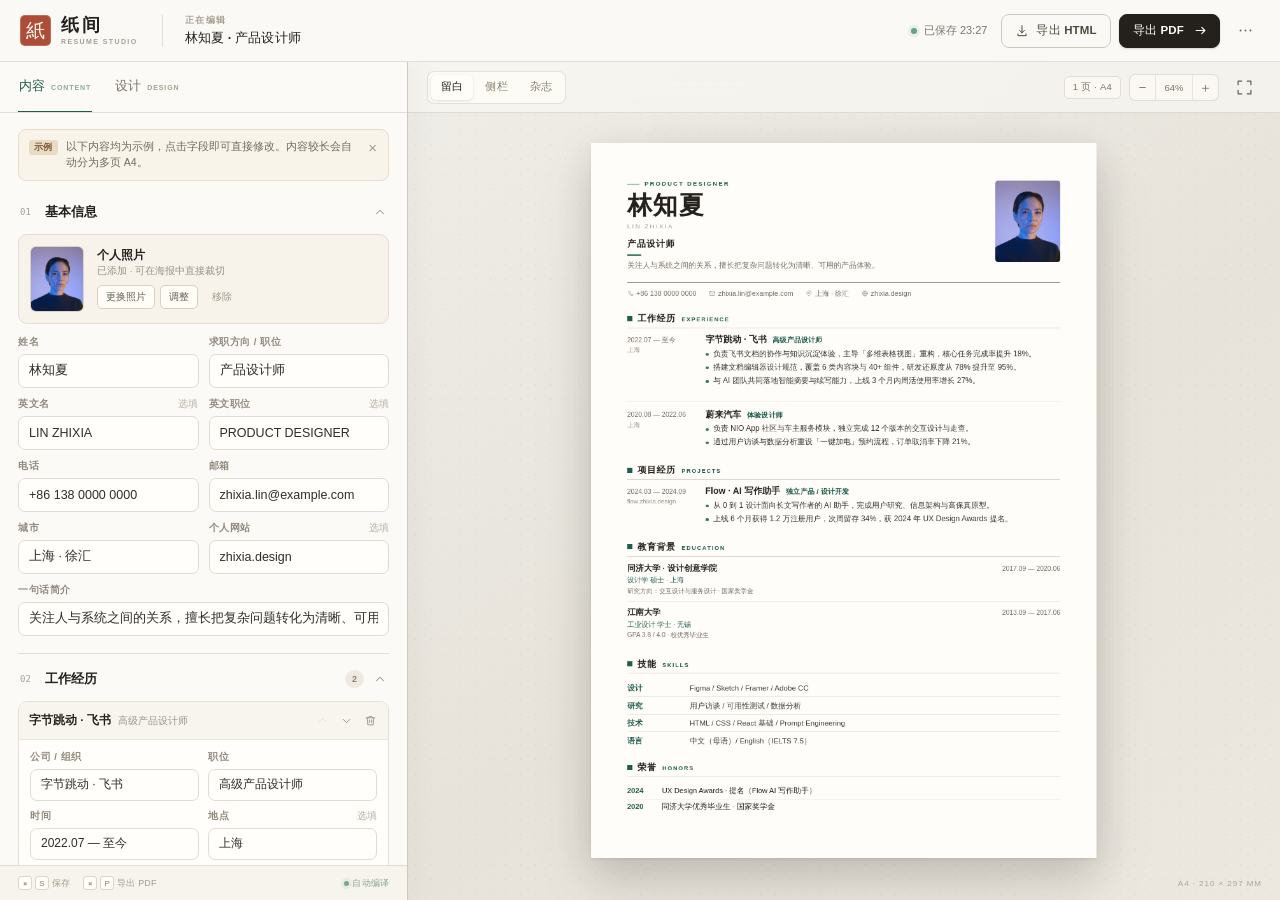
==== index.html @ 5440465d "feat: add multi-page HTML/PDF resume editor" ====
<!doctype html>
<html lang="zh-CN">
<head>
  <meta charset="utf-8">
  <meta name="viewport" content="width=device-width, initial-scale=1">
  <meta name="color-scheme" content="light">
  <title>纸间 · 简历工作台</title>
  <meta name="description" content="像编辑文档一样编辑简历，实时预览，导出 HTML 或 A4 PDF。">
  <link rel="icon" href="assets/favicon.svg" type="image/svg+xml">
  <link rel="stylesheet" href="assets/app.css?v=20261112-mp">

  <!-- The resume styles are kept inline so “导出 HTML” can produce a fully
       standalone document without fetching any external files. -->
  <style id="resume-styles">
    /* ============================================================
       Resume / paper
       ============================================================ */
    .paper {
      --accent: #205c4c;
      --accent-soft: rgba(32, 92, 76, .1);
      --accent-deep: #163f34;
      --on-accent: #ffffff;
      --ink: #24211d;
      --muted: #777066;
      --faint: #9a9388;
      --line: #ddd7cc;
      --paper: #fffdf9;
      --sans: "PingFang SC", "Hiragino Sans GB", "Microsoft YaHei", "Noto Sans CJK SC", -apple-system, sans-serif;
      --serif: "Songti SC", "STSong", "Noto Serif CJK SC", "Source Han Serif SC", Georgia, serif;
      --font-body: var(--sans);
      --font-display: var(--serif);
      --type-scale: 1;
      --lh: 1.55;
      --lh-scale: 1;
      --margin: 15mm;
      width: 210mm;
      min-height: 297mm;
      margin: 0;
      padding: var(--margin);
      box-sizing: border-box;
      position: relative;
      background: var(--paper);
      color: var(--ink);
      font-family: var(--font-body);
      font-size: calc(10.2pt * var(--type-scale));
      line-height: var(--lh);
      text-rendering: optimizeLegibility;
      -webkit-font-smoothing: antialiased;
      -webkit-print-color-adjust: exact;
      print-color-adjust: exact;
      overflow: visible;
    }
    .paper * { box-sizing: border-box; }
    .paper p, .paper h1, .paper h2, .paper h3, .paper ul, .paper li { margin: 0; padding: 0; }
    .paper ul { list-style: none; }
    .paper a { color: inherit; text-decoration: none; }
    .paper.font-sans { --font-body: var(--sans); --font-display: var(--sans); }
    .paper.font-serif { --font-body: var(--serif); --font-display: var(--serif); }
    .paper.font-mix { --font-body: var(--sans); --font-display: var(--serif); }
    .paper.tpl-sidebar { padding: 0; display: grid; grid-template-columns: 62mm 1fr; align-content: stretch; }
    .paper.tpl-sidebar.font-serif { --font-body: var(--sans); --font-display: var(--serif); }

    .rs-icon {
      width: 8.5pt;
      height: 8.5pt;
      display: inline-block;
      vertical-align: -1.1pt;
      margin-right: 1.2mm;
      flex: 0 0 auto;
      stroke: currentColor;
      fill: none;
      stroke-width: 1.8;
      stroke-linecap: round;
      stroke-linejoin: round;
      opacity: .72;
    }

    /* ---------- shared section furniture ---------- */
    .rs-section { margin-top: 5.2mm; }
    .rs-section:first-child { margin-top: 0; }
    .rs-head {
      display: flex;
      align-items: baseline;
      gap: 2.4mm;
      padding-bottom: 1.5mm;
      border-bottom: .45pt solid var(--line);
      margin-bottom: 2.5mm;
    }
    .rs-head h2 {
      font-family: var(--font-body);
      font-size: calc(10.8pt * var(--type-scale));
      line-height: calc(1.2 * var(--lh-scale));
      font-weight: 650;
      letter-spacing: .085em;
      white-space: nowrap;
    }
    .rs-head h2::before {
      content: "";
      display: inline-block;
      width: 2.1mm;
      height: 2.1mm;
      margin-right: 2.1mm;
      background: var(--accent);
      vertical-align: .15mm;
    }
    .rs-head .en {
      font-family: var(--sans);
      font-size: calc(6.8pt * var(--type-scale));
      font-weight: 600;
      letter-spacing: .19em;
      color: var(--accent);
      text-transform: uppercase;
      white-space: nowrap;
    }
    .rs-head .rule { flex: 1; height: 0; }
    .paper.no-bilingual .rs-head .en { display: none; }

    .rs-entry { padding: 0 0 2.8mm; }
    .rs-entry:last-child { padding-bottom: .8mm; }
    .rs-entry + .rs-entry { margin-top: 2.8mm; border-top: .35pt solid color-mix(in srgb, var(--line) 62%, white); padding-top: 2.8mm; }
    .rs-entry-grid { display: grid; grid-template-columns: 28mm 1fr; gap: 4.5mm; }
    .rs-when {
      font-size: calc(7.9pt * var(--type-scale));
      color: var(--muted);
      line-height: calc(1.5 * var(--lh-scale));
      font-variant-numeric: tabular-nums;
      padding-top: .35mm;
    }
    .rs-when .place { display: block; color: var(--faint); font-size: calc(7.4pt * var(--type-scale)); margin-top: .2mm; }
    .rs-entry-top { display: flex; align-items: baseline; flex-wrap: wrap; gap: 1.5mm 2.4mm; margin-bottom: .7mm; }
    .rs-entry-top h3 {
      font-size: calc(10.3pt * var(--type-scale));
      font-weight: 650;
      letter-spacing: .01em;
      line-height: calc(1.35 * var(--lh-scale));
    }
    .rs-entry-top .at {
      font-size: calc(8.6pt * var(--type-scale));
      color: var(--accent);
      font-weight: 600;
      letter-spacing: .015em;
    }
    .rs-entry-sub { font-size: calc(8.2pt * var(--type-scale)); color: var(--muted); line-height: calc(1.45 * var(--lh-scale)); }
    .rs-link { color: var(--accent); font-size: calc(7.6pt * var(--type-scale)); letter-spacing: .02em; }

    .rs-bullets { margin-top: 1.35mm; }
    .rs-bullets li {
      position: relative;
      padding-left: 3.2mm;
      margin: .55mm 0;
      font-size: calc(9.1pt * var(--type-scale));
      line-height: calc(1.57 * var(--lh-scale));
      color: #38342e;
      text-align: justify;
    }
    .rs-bullets li::before {
      content: "";
      position: absolute;
      left: .2mm;
      top: .68em;
      width: 1.15mm;
      height: 1.15mm;
      border-radius: 50%;
      background: var(--accent);
      opacity: .88;
    }

    .rs-skill-row {
      display: grid;
      grid-template-columns: 23mm 1fr;
      gap: 3mm;
      padding: 1.2mm 0;
      border-bottom: .3pt solid color-mix(in srgb, var(--line) 55%, white);
      font-size: calc(8.7pt * var(--type-scale));
      line-height: calc(1.5 * var(--lh-scale));
    }
    .rs-skill-row:last-child { border-bottom: 0; }
    .rs-skill-label { color: var(--accent); font-weight: 650; letter-spacing: .04em; }
    .rs-skill-items { color: #403b34; }

    .rs-honor {
      display: grid;
      grid-template-columns: 12mm 1fr;
      gap: 2.5mm;
      padding: .95mm 0;
      font-size: calc(8.65pt * var(--type-scale));
      line-height: calc(1.45 * var(--lh-scale));
      border-bottom: .3pt solid color-mix(in srgb, var(--line) 55%, white);
    }
    .rs-honor:last-child { border-bottom: 0; }
    .rs-honor .year { color: var(--accent); font-weight: 650; font-variant-numeric: tabular-nums; }

    .rs-edu { padding: 0 0 2.1mm; }
    .rs-edu + .rs-edu { border-top: .3pt solid color-mix(in srgb, var(--line) 60%, white); padding-top: 2.1mm; }
    .rs-edu-top { display: flex; align-items: baseline; justify-content: space-between; gap: 3mm; }
    .rs-edu-top h3 { font-size: calc(9.8pt * var(--type-scale)); font-weight: 650; line-height: calc(1.4 * var(--lh-scale)); }
    .rs-edu-top .period { font-size: calc(7.8pt * var(--type-scale)); color: var(--muted); white-space: nowrap; font-variant-numeric: tabular-nums; }
    .rs-edu-degree { font-size: calc(8.4pt * var(--type-scale)); color: var(--accent); margin-top: .2mm; }
    .rs-edu-detail { font-size: calc(7.7pt * var(--type-scale)); color: var(--muted); margin-top: .35mm; line-height: calc(1.45 * var(--lh-scale)); }

    /* ============================================================
       01 / Minimal
       ============================================================ */
    .tpl-minimal { padding: var(--margin); }
    .tpl-minimal .masthead {
      display: grid;
      grid-template-columns: 1fr auto;
      gap: 9mm;
      align-items: start;
      padding-bottom: 4.2mm;
      border-bottom: 1.25pt solid var(--ink);
    }
    .tpl-minimal .kicker {
      display: flex;
      align-items: center;
      gap: 2.2mm;
      margin-bottom: 2mm;
      font-family: var(--sans);
      font-size: calc(7.2pt * var(--type-scale));
      font-weight: 650;
      letter-spacing: .22em;
      color: var(--accent);
      text-transform: uppercase;
    }
    .tpl-minimal .kicker::before { content: ""; width: 5mm; height: .9pt; background: var(--accent); }
    .tpl-minimal h1 {
      font-family: var(--font-display);
      font-size: calc(29pt * var(--type-scale));
      line-height: calc(1.03 * var(--lh-scale));
      font-weight: 600;
      letter-spacing: .045em;
      color: var(--ink);
    }
    .tpl-minimal .name-en {
      margin-top: 1.3mm;
      font-family: var(--sans);
      font-size: calc(7.1pt * var(--type-scale));
      letter-spacing: .27em;
      color: var(--faint);
      text-transform: uppercase;
    }
    .tpl-minimal .role {
      display: inline-block;
      margin-top: 2.6mm;
      font-size: calc(10.3pt * var(--type-scale));
      font-weight: 600;
      letter-spacing: .08em;
      color: var(--ink);
    }
    .tpl-minimal .role::after {
      content: "";
      display: block;
      width: 6mm;
      height: 1.3pt;
      background: var(--accent);
      margin-top: 1.4mm;
    }
    .tpl-minimal .tagline {
      max-width: 126mm;
      margin-top: 2mm;
      font-size: calc(8.65pt * var(--type-scale));
      line-height: calc(1.55 * var(--lh-scale));
      color: var(--muted);
      text-align: justify;
    }
    .tpl-minimal .photo {
      width: 27mm;
      height: 34mm;
      border-radius: 1.2mm;
      overflow: hidden;
      background: var(--accent-soft);
      margin-top: .5mm;
    }
    .tpl-minimal .photo img { width: 100%; height: 100%; object-fit: cover; display: block; }
    .tpl-minimal .contact {
      display: flex;
      flex-wrap: wrap;
      gap: 1.8mm 5.2mm;
      padding: 2.4mm 0 .5mm;
      font-size: calc(8.05pt * var(--type-scale));
      color: var(--muted);
      letter-spacing: .01em;
    }
    .tpl-minimal .contact span { white-space: nowrap; }
    .tpl-minimal .contact .rs-icon { width: 8pt; height: 8pt; margin-right: 1mm; }
    .tpl-minimal .rs-section { margin-top: 5.5mm; }
    .tpl-minimal .rs-head h2 { font-size: calc(10.4pt * var(--type-scale)); }

    /* ============================================================
       02 / Sidebar
       ============================================================ */
    .tpl-sidebar .side {
      background: var(--accent);
      color: var(--on-accent);
      padding: 13mm 9mm 12mm;
      min-height: 297mm;
      display: flex;
      flex-direction: column;
      -webkit-print-color-adjust: exact;
      print-color-adjust: exact;
    }
    .tpl-sidebar .side-photo {
      width: 39mm;
      height: 47mm;
      border-radius: 1.4mm;
      overflow: hidden;
      margin: 0 auto 7mm;
      background: color-mix(in srgb, var(--accent) 74%, black);
      box-shadow: 0 0 0 .8mm color-mix(in srgb, var(--on-accent) 22%, transparent);
    }
    .tpl-sidebar .side-photo img { width: 100%; height: 100%; object-fit: cover; display: block; }
    .tpl-sidebar .side-name {
      font-family: var(--font-display);
      font-size: calc(22.5pt * var(--type-scale));
      line-height: calc(1.1 * var(--lh-scale));
      font-weight: 600;
      letter-spacing: .08em;
      text-align: center;
      color: var(--on-accent);
    }
    .tpl-sidebar .side-name-en {
      margin-top: 1.5mm;
      text-align: center;
      font-family: var(--sans);
      font-size: calc(6.5pt * var(--type-scale));
      letter-spacing: .26em;
      color: color-mix(in srgb, var(--on-accent) 66%, transparent);
      text-transform: uppercase;
    }
    .tpl-sidebar .side-role {
      margin: 2.5mm auto 6mm;
      padding-top: 2.4mm;
      border-top: .5pt solid color-mix(in srgb, var(--on-accent) 30%, transparent);
      font-size: calc(8.3pt * var(--type-scale));
      letter-spacing: .13em;
      text-align: center;
      color: color-mix(in srgb, var(--on-accent) 86%, transparent);
    }
    .tpl-sidebar .side-tagline {
      margin-bottom: 6mm;
      font-size: calc(8pt * var(--type-scale));
      line-height: calc(1.6 * var(--lh-scale));
      color: color-mix(in srgb, var(--on-accent) 74%, transparent);
      text-align: left;
    }
    .tpl-sidebar .side-contact { display: flex; flex-direction: column; gap: 2.3mm; margin-bottom: 8mm; }
    .tpl-sidebar .side-contact div {
      display: flex;
      align-items: flex-start;
      gap: 1.5mm;
      font-size: calc(7.65pt * var(--type-scale));
      line-height: calc(1.4 * var(--lh-scale));
      color: color-mix(in srgb, var(--on-accent) 88%, transparent);
      word-break: break-word;
    }
    .tpl-sidebar .side-contact .rs-icon { width: 8pt; height: 8pt; margin: .2mm 0 0; opacity: .6; }
    .tpl-sidebar .side-section { margin-top: 7.2mm; }
    .tpl-sidebar .side-head {
      display: flex;
      align-items: baseline;
      gap: 1.6mm;
      padding-bottom: 1.4mm;
      border-bottom: .45pt solid color-mix(in srgb, var(--on-accent) 26%, transparent);
      margin-bottom: 2.4mm;
    }
    .tpl-sidebar .side-head h2 {
      font-size: calc(9.2pt * var(--type-scale));
      font-weight: 650;
      letter-spacing: .1em;
      color: var(--on-accent);
      white-space: nowrap;
    }
    .tpl-sidebar .side-head .en {
      font-family: var(--sans);
      font-size: calc(6pt * var(--type-scale));
      letter-spacing: .16em;
      color: color-mix(in srgb, var(--on-accent) 55%, transparent);
      white-space: nowrap;
    }
    .paper.tpl-sidebar.no-bilingual .side-head .en { display: none; }
    .tpl-sidebar .side-skill { margin-bottom: 2.2mm; }
    .tpl-sidebar .side-skill b {
      display: block;
      margin-bottom: .55mm;
      font-size: calc(7.45pt * var(--type-scale));
      font-weight: 650;
      letter-spacing: .04em;
      color: color-mix(in srgb, var(--on-accent) 82%, transparent);
    }
    .tpl-sidebar .side-skill p {
      font-size: calc(7.55pt * var(--type-scale));
      line-height: calc(1.5 * var(--lh-scale));
      color: color-mix(in srgb, var(--on-accent) 92%, transparent);
    }
    .tpl-sidebar .side-edu { margin-bottom: 2.6mm; }
    .tpl-sidebar .side-edu h3 { font-size: calc(8.2pt * var(--type-scale)); font-weight: 650; line-height: calc(1.4 * var(--lh-scale)); color: var(--on-accent); }
    .tpl-sidebar .side-edu p { font-size: calc(7.3pt * var(--type-scale)); line-height: calc(1.45 * var(--lh-scale)); color: color-mix(in srgb, var(--on-accent) 72%, transparent); }
    .tpl-sidebar .side-edu .when { font-size: calc(6.9pt * var(--type-scale)); letter-spacing: .03em; color: color-mix(in srgb, var(--on-accent) 58%, transparent); }

    .tpl-sidebar .main {
      padding: 14mm 13mm 12mm 11.5mm;
      min-width: 0;
      min-height: 297mm;
      display: flex;
      flex-direction: column;
    }
    .tpl-sidebar .main-intro {
      padding-bottom: 5mm;
      margin-bottom: 6.4mm;
      border-bottom: .45pt solid var(--line);
    }
    .tpl-sidebar .main-kicker {
      display: flex;
      align-items: center;
      gap: 2mm;
      margin-bottom: 2.2mm;
      font-family: var(--sans);
      font-size: calc(6.6pt * var(--type-scale));
      font-weight: 600;
      letter-spacing: .22em;
      color: var(--accent);
      text-transform: uppercase;
    }
    .tpl-sidebar .main-kicker::after { content: ""; flex: 1; height: .4pt; background: var(--line); }
    .tpl-sidebar .main-intro p {
      font-family: var(--font-display);
      font-size: calc(14.2pt * var(--type-scale));
      line-height: calc(1.6 * var(--lh-scale));
      color: #35312b;
      letter-spacing: .015em;
    }
    .tpl-sidebar .rs-section { margin-top: 6.8mm; }
    .tpl-sidebar .rs-head h2 { font-size: calc(10.2pt * var(--type-scale)); }
    .tpl-sidebar .rs-head { margin-bottom: 3mm; }
    .tpl-sidebar .rs-entry-grid { grid-template-columns: 23mm 1fr; gap: 4mm; }
    .tpl-sidebar .rs-bullets li { font-size: calc(9.05pt * var(--type-scale)); line-height: calc(1.64 * var(--lh-scale)); }
    .tpl-sidebar .rs-entry { padding-bottom: 3.2mm; }
    .tpl-sidebar .rs-entry + .rs-entry { margin-top: 3.2mm; padding-top: 3.2mm; }
    .tpl-sidebar .rs-footer {
      margin-top: auto;
      padding-top: 4mm;
      border-top: .45pt solid var(--line);
      display: flex;
      align-items: baseline;
      justify-content: space-between;
      gap: 4mm;
      font-family: var(--sans);
      font-size: calc(6.3pt * var(--type-scale));
      letter-spacing: .16em;
      color: var(--faint);
      text-transform: uppercase;
    }
    .tpl-sidebar .side-foot {
      margin-top: auto;
      padding-top: 4mm;
      border-top: .45pt solid color-mix(in srgb, var(--on-accent) 24%, transparent);
      display: flex;
      align-items: baseline;
      justify-content: space-between;
      gap: 3mm;
      font-family: var(--sans);
      font-size: calc(6pt * var(--type-scale));
      letter-spacing: .12em;
      color: color-mix(in srgb, var(--on-accent) 55%, transparent);
    }

    /* ============================================================
       03 / Editorial
       ============================================================ */
    .tpl-editorial {
      padding: calc(var(--margin) - 1mm) var(--margin) var(--margin);
      background:
        linear-gradient(180deg, color-mix(in srgb, var(--accent) 3.2%, var(--paper)) 0, var(--paper) 48mm);
      display: flex;
      flex-direction: column;
    }
    .tpl-editorial .masthead {
      display: grid;
      grid-template-columns: 43mm 1fr 25mm;
      gap: 7mm;
      align-items: center;
      padding: 1mm 0 5.5mm;
      border-bottom: 1.3pt solid var(--ink);
    }
    .tpl-editorial .masthead.no-photo { grid-template-columns: 43mm 1fr; }
    .tpl-editorial .masthead.no-contact { grid-template-columns: 1fr 25mm; }
    .tpl-editorial .masthead.no-photo.no-contact { grid-template-columns: 1fr; }
    .tpl-editorial .contact-col {
      display: flex;
      flex-direction: column;
      gap: 1.9mm;
      font-size: calc(7.45pt * var(--type-scale));
      line-height: calc(1.4 * var(--lh-scale));
      color: var(--muted);
      border-left: .5pt solid var(--accent);
      padding-left: 3.5mm;
      word-break: break-word;
    }
    .tpl-editorial .contact-col div { display: flex; align-items: flex-start; gap: 1.4mm; }
    .tpl-editorial .contact-col .rs-icon { width: 7.6pt; height: 7.6pt; margin-top: .2mm; opacity: .6; }
    .tpl-editorial .title-col { text-align: center; min-width: 0; }
    .tpl-editorial .cv-kicker {
      display: block;
      margin-bottom: 2.6mm;
      font-family: var(--sans);
      font-size: calc(6.7pt * var(--type-scale));
      font-weight: 600;
      letter-spacing: .3em;
      color: var(--accent);
      text-transform: uppercase;
    }
    .tpl-editorial h1 {
      font-family: var(--font-display);
      font-size: calc(31pt * var(--type-scale));
      line-height: calc(1 * var(--lh-scale));
      font-weight: 500;
      letter-spacing: .13em;
      color: var(--ink);
    }
    .tpl-editorial .role-line {
      display: flex;
      align-items: center;
      justify-content: center;
      gap: 2.5mm;
      margin-top: 2.5mm;
      font-size: calc(8.6pt * var(--type-scale));
      letter-spacing: .1em;
      color: var(--accent);
    }
    .tpl-editorial .role-line::before,
    .tpl-editorial .role-line::after {
      content: "";
      width: 7mm;
      height: .5pt;
      background: color-mix(in srgb, var(--accent) 45%, white);
    }
    .tpl-editorial .tagline {
      max-width: 108mm;
      margin: 2.4mm auto 0;
      font-size: calc(8.25pt * var(--type-scale));
      line-height: calc(1.55 * var(--lh-scale));
      color: var(--muted);
      text-align: center;
    }
    .tpl-editorial .photo {
      width: 25mm;
      height: 31mm;
      position: relative;
      margin-left: auto;
      z-index: 0;
    }
    .tpl-editorial .photo::before {
      content: "";
      position: absolute;
      inset: 2.2mm -2.2mm -2.2mm 2.2mm;
      background: var(--accent-soft);
      border: .4pt solid color-mix(in srgb, var(--accent) 25%, white);
      z-index: -1;
    }
    .tpl-editorial .photo img {
      width: 100%;
      height: 100%;
      object-fit: cover;
      display: block;
      filter: saturate(.92);
      border: .35pt solid var(--line);
    }
    .tpl-editorial .body-grid {
      flex: 1;
      display: grid;
      grid-template-columns: 1.62fr .88fr;
      gap: 10mm;
      padding-top: 6.4mm;
    }
    .tpl-editorial .col-main { min-width: 0; }
    .tpl-editorial .col-side {
      min-width: 0;
      padding-left: 6.5mm;
      border-left: .45pt solid var(--line);
    }
    .tpl-editorial .rs-section { margin-top: 7mm; }
    .tpl-editorial .rs-section:first-child { margin-top: 0; }
    .tpl-editorial .rs-head {
      border-bottom: .6pt solid var(--ink);
      padding-bottom: 1.7mm;
      margin-bottom: 2.7mm;
    }
    .tpl-editorial .rs-head h2 {
      font-family: var(--font-display);
      font-size: calc(12.4pt * var(--type-scale));
      font-weight: 600;
      letter-spacing: .08em;
    }
    .tpl-editorial .rs-head h2::before {
      width: 1.4mm;
      height: 1.4mm;
      margin-right: 1.8mm;
      background: var(--accent);
    }
    .tpl-editorial .rs-head .en { font-size: calc(6.4pt * var(--type-scale)); letter-spacing: .16em; }
    .tpl-editorial .rs-entry-grid { grid-template-columns: 1fr; gap: 0; }
    .tpl-editorial .rs-when {
      order: 2;
      margin-top: .5mm;
      font-family: var(--sans);
      font-size: calc(7.2pt * var(--type-scale));
      letter-spacing: .04em;
      color: var(--faint);
    }
    .tpl-editorial .rs-when .place { display: inline; margin-left: 2mm; }
    .tpl-editorial .rs-entry-top { margin-bottom: .5mm; }
    .tpl-editorial .rs-entry-top h3 { font-family: var(--font-display); font-size: calc(11pt * var(--type-scale)); font-weight: 600; }
    .tpl-editorial .rs-entry-top .at { font-size: calc(8.4pt * var(--type-scale)); }
    .tpl-editorial .rs-entry + .rs-entry { margin-top: 3mm; padding-top: 3mm; }
    .tpl-editorial .rs-bullets li { font-size: calc(8.6pt * var(--type-scale)); line-height: calc(1.62 * var(--lh-scale)); }
    .tpl-editorial .col-side .rs-bullets li { font-size: calc(8.1pt * var(--type-scale)); }
    .tpl-editorial .rs-skill-row { grid-template-columns: 1fr; gap: .2mm; padding: 1.3mm 0; font-size: calc(8.3pt * var(--type-scale)); }
    .tpl-editorial .rs-skill-label { font-family: var(--font-display); font-size: calc(9.2pt * var(--type-scale)); letter-spacing: .04em; }
    .tpl-editorial .rs-skill-items { font-size: calc(8.05pt * var(--type-scale)); color: var(--muted); }
    .tpl-editorial .rs-honor { grid-template-columns: 10mm 1fr; font-size: calc(8.05pt * var(--type-scale)); }
    .tpl-editorial .rs-edu { padding-bottom: 2.3mm; }
    .tpl-editorial .rs-edu-top { display: block; }
    .tpl-editorial .rs-edu-top h3 { font-family: var(--font-display); font-size: calc(9.6pt * var(--type-scale)); }
    .tpl-editorial .rs-edu-top .period { display: block; margin-top: .2mm; }
    .tpl-editorial .rs-edu + .rs-edu { padding-top: 2.3mm; }
    .tpl-editorial .ed-footer {
      margin-top: auto;
      padding-top: 4.5mm;
      border-top: .45pt solid var(--line);
      display: flex;
      align-items: baseline;
      justify-content: space-between;
      gap: 5mm;
      font-family: var(--sans);
      font-size: calc(6.3pt * var(--type-scale));
      letter-spacing: .15em;
      color: var(--faint);
      text-transform: uppercase;
    }

    /* ============================================================
       Multi-page flow
       ============================================================ */
    .paper.page {
      height: 297mm;
      min-height: 297mm;
      max-height: 297mm;
      overflow: hidden;
    }
    .paper.page .page-flow {
      flex: 1 1 auto;
      min-height: 0;
      overflow: hidden;
      position: relative;
    }
    .paper.page .page-flow > .rs-section:first-child { margin-top: 0; }
    .rs-head h2 .rs-cont {
      font-family: var(--sans);
      font-size: .54em;
      font-weight: 500;
      letter-spacing: .08em;
      color: var(--faint);
      margin-left: 1.2mm;
      vertical-align: .12em;
    }

    /* ---------- running header / page footer (single-column) ---------- */
    .tpl-minimal.page { display: flex; flex-direction: column; }
    .running-head {
      display: flex;
      align-items: flex-end;
      justify-content: space-between;
      gap: 6mm;
      padding-bottom: 2.4mm;
      border-bottom: .8pt solid var(--ink);
      margin-bottom: 4.8mm;
    }
    .running-id { display: flex; align-items: baseline; gap: 2.6mm; min-width: 0; }
    .running-name {
      font-family: var(--font-display);
      font-size: calc(15pt * var(--type-scale));
      font-weight: 600;
      line-height: 1;
      letter-spacing: .06em;
      white-space: nowrap;
    }
    .running-role {
      font-size: calc(7.4pt * var(--type-scale));
      color: var(--accent);
      letter-spacing: .08em;
      white-space: nowrap;
    }
    .running-contact {
      font-size: calc(6.8pt * var(--type-scale));
      color: var(--faint);
      letter-spacing: .02em;
      text-align: right;
      line-height: 1.5;
      min-width: 0;
    }
    .page-foot {
      margin-top: 3mm;
      padding-top: 2.2mm;
      border-top: .35pt solid var(--line);
      display: flex;
      align-items: baseline;
      justify-content: space-between;
      gap: 4mm;
      font-family: var(--sans);
      font-size: calc(6.1pt * var(--type-scale));
      letter-spacing: .14em;
      color: var(--faint);
      text-transform: uppercase;
    }

    /* ---------- sidebar continuation page ---------- */
    .tpl-sidebar.page .main {
      height: 297mm;
      min-height: 297mm;
      display: flex;
      flex-direction: column;
    }
    .tpl-sidebar.page .page-flow { flex: 1 1 auto; min-height: 0; }
    .tpl-sidebar.page .main-intro + .page-flow > .rs-section:first-child { margin-top: 6.8mm; }
    .tpl-sidebar .side.compact {
      padding: 15mm 9mm 12mm;
      justify-content: flex-start;
    }
    .tpl-sidebar .side.compact .side-photo {
      width: 30mm;
      height: 36mm;
      margin-bottom: 6mm;
    }
    .tpl-sidebar .side.compact .side-name { font-size: calc(17.5pt * var(--type-scale)); }
    .tpl-sidebar .side.compact .side-role { margin-bottom: 8mm; }
    .tpl-sidebar .side.compact .side-contact { margin-bottom: 9mm; }
    .tpl-sidebar .side-cont {
      margin-top: auto;
      padding-top: 4mm;
      border-top: .45pt solid color-mix(in srgb, var(--on-accent) 24%, transparent);
      display: flex;
      justify-content: space-between;
      gap: 3mm;
      font-family: var(--sans);
      font-size: calc(5.9pt * var(--type-scale));
      letter-spacing: .14em;
      text-transform: uppercase;
      color: color-mix(in srgb, var(--on-accent) 54%, transparent);
    }

    /* ---------- editorial continuation page ---------- */
    .tpl-editorial.page { height: 297mm; display: flex; flex-direction: column; }
    .tpl-editorial.page .body-grid { flex: 1 1 auto; min-height: 0; }
    .tpl-editorial.page .col-main { display: flex; flex-direction: column; min-height: 0; }
    .tpl-editorial.page .page-flow { flex: 1 1 auto; min-height: 0; }
    .tpl-editorial .body-grid.continuation {
      grid-template-columns: 1fr;
      padding-top: 5mm;
    }
    .ed-running {
      display: flex;
      align-items: flex-end;
      justify-content: space-between;
      gap: 8mm;
      padding-bottom: 3mm;
      border-bottom: 1pt solid var(--ink);
      margin-bottom: 1mm;
    }
    .ed-running .run-title {
      display: flex;
      align-items: baseline;
      gap: 3mm;
    }
    .ed-running h2 {
      font-family: var(--font-display);
      font-size: calc(19pt * var(--type-scale));
      font-weight: 500;
      line-height: 1;
      letter-spacing: .1em;
    }
    .ed-running .run-role {
      font-size: calc(7.2pt * var(--type-scale));
      letter-spacing: .1em;
      color: var(--accent);
    }
    .ed-running .run-meta {
      text-align: right;
      font-family: var(--sans);
      font-size: calc(6.2pt * var(--type-scale));
      line-height: 1.55;
      letter-spacing: .1em;
      color: var(--faint);
      text-transform: uppercase;
    }

    /* ---------- page labels ---------- */
    .page-label { white-space: nowrap; font-variant-numeric: tabular-nums; }

    @media print {
      .paper.page { break-inside: avoid; page-break-inside: avoid; }
    }

    @page { size: A4; margin: 0; }
    @media print {
      .paper { box-shadow: none !important; margin: 0 !important; }
    }
  </style>
</head>
<body>
  <div class="app" id="app">
    <header class="topbar">
      <a class="brand" href="./" aria-label="纸间首页">
        <span class="brand-seal">紙</span>
        <span class="brand-copy">
          <strong>纸间</strong>
          <small>RESUME STUDIO</small>
        </span>
      </a>

      <div class="doc-meta">
        <span class="doc-eyebrow">正在编辑</span>
        <strong id="docTitle">林知夏 · 产品设计师</strong>
      </div>

      <div class="top-actions">
        <span class="save-state" id="saveState"><i></i><span>已保存</span></span>
        <button class="btn btn-ghost" id="exportHtmlBtn" type="button">
          <svg viewBox="0 0 24 24" aria-hidden="true"><path d="M12 3v12m0 0 4-4m-4 4-4-4M5 17v3h14v-3"/></svg>
          导出 HTML
        </button>
        <button class="btn btn-primary" id="exportPdfBtn" type="button">
          导出 PDF
          <svg viewBox="0 0 24 24" aria-hidden="true"><path d="M5 12h14m0 0-5-5m5 5-5 5"/></svg>
        </button>
        <div class="more-wrap">
          <button class="icon-btn" id="moreBtn" type="button" aria-label="更多操作" aria-haspopup="menu" aria-expanded="false">
            <svg viewBox="0 0 24 24" aria-hidden="true"><circle cx="5" cy="12" r="1.3"/><circle cx="12" cy="12" r="1.3"/><circle cx="19" cy="12" r="1.3"/></svg>
          </button>
          <div class="menu" id="moreMenu" role="menu" hidden>
            <button type="button" role="menuitem" data-menu-action="export-json">
              <span>导出 JSON 源文件</span><small>备份 / 迁移</small>
            </button>
            <button type="button" role="menuitem" data-menu-action="import-json">
              <span>导入 JSON</span><small>恢复之前的备份</small>
            </button>
            <div class="menu-sep"></div>
            <button type="button" role="menuitem" data-menu-action="reset">
              <span>恢复示例简历</span><small>重新体验完整版式</small>
            </button>
            <button type="button" role="menuitem" data-menu-action="multipage">
              <span>载入多页示例</span><small>查看两页自动分页</small>
            </button>
            <button type="button" role="menuitem" class="is-danger" data-menu-action="clear">
              <span>清空内容</span><small>保留当前版式设置</small>
            </button>
          </div>
        </div>
      </div>
    </header>

    <main class="workspace">
      <aside class="editor-pane" id="editorPane">
        <div class="editor-head">
          <div class="editor-tabs" role="tablist" aria-label="编辑面板">
            <button class="editor-tab is-active" type="button" role="tab" aria-selected="true" data-tab="content">内容 <span>Content</span></button>
            <button class="editor-tab" type="button" role="tab" aria-selected="false" data-tab="design">设计 <span>Design</span></button>
          </div>
          <button class="mobile-preview-btn" id="mobilePreviewBtn" type="button">预览</button>
        </div>

        <div class="editor-scroll" id="editorScroll">
          <div class="demo-note" id="demoNote">
            <span class="demo-badge">示例</span>
            <p>以下内容均为示例，点击字段即可直接修改。内容较长会自动分为多页 A4。</p>
            <button type="button" data-action="dismiss-note" aria-label="关闭提示">×</button>
          </div>

          <div class="editor-panel" id="contentPanel" role="tabpanel"></div>

          <div class="editor-panel" id="designPanel" role="tabpanel" hidden>
            <div class="design-block">
              <div class="design-title"><h3>模板</h3><span>Template</span></div>
              <div class="template-grid">
                <button class="template-card is-active" type="button" data-template="minimal" aria-pressed="true">
                  <span class="tpl-thumb thumb-minimal" aria-hidden="true">
                    <i class="tt-name"></i><i class="tt-photo"></i><i class="tt-line l1"></i><i class="tt-line l2"></i><i class="tt-line l3"></i><i class="tt-line l4"></i>
                  </span>
                  <span class="tpl-label">留白<em>Minimal</em></span>
                </button>
                <button class="template-card" type="button" data-template="sidebar" aria-pressed="false">
                  <span class="tpl-thumb thumb-sidebar" aria-hidden="true">
                    <i class="tt-side"></i><i class="tt-photo"></i><i class="tt-line l1"></i><i class="tt-line l2"></i><i class="tt-line l3"></i><i class="tt-line l4"></i>
                  </span>
                  <span class="tpl-label">侧栏<em>Sidebar</em></span>
                </button>
                <button class="template-card" type="button" data-template="editorial" aria-pressed="false">
                  <span class="tpl-thumb thumb-editorial" aria-hidden="true">
                    <i class="tt-name"></i><i class="tt-photo"></i><i class="tt-rule"></i><i class="tt-line l1"></i><i class="tt-line l2"></i><i class="tt-line l3"></i>
                  </span>
                  <span class="tpl-label">杂志<em>Editorial</em></span>
                </button>
              </div>
            </div>

            <div class="design-block">
              <div class="design-title"><h3>强调色</h3><span>Accent</span></div>
              <div class="swatch-row" id="swatchRow">
                <button class="swatch" type="button" data-accent="#205c4c" style="--sw:#205c4c" aria-label="松墨绿" title="松墨绿"></button>
                <button class="swatch" type="button" data-accent="#243b60" style="--sw:#243b60" aria-label="靛青" title="靛青"></button>
                <button class="swatch" type="button" data-accent="#9a4b33" style="--sw:#9a4b33" aria-label="陶土" title="陶土"></button>
                <button class="swatch" type="button" data-accent="#2f2d2a" style="--sw:#2f2d2a" aria-label="石墨" title="石墨"></button>
                <button class="swatch" type="button" data-accent="#5a466f" style="--sw:#5a466f" aria-label="绛紫" title="绛紫"></button>
                <label class="swatch swatch-custom" title="自定义颜色">
                  <input type="color" id="customColor" value="#205c4c" aria-label="自定义强调色">
                  <span>+</span>
                </label>
              </div>
            </div>

            <div class="design-block">
              <div class="design-title"><h3>字体</h3><span>Type</span></div>
              <div class="segmented typeface-group" id="typefaceGroup">
                <button type="button" data-typeface="sans" class="is-active"><b>永</b><span>无衬线</span></button>
                <button type="button" data-typeface="serif"><b>永</b><span>衬线</span></button>
                <button type="button" data-typeface="mix"><b>永</b><span>标题衬线</span></button>
              </div>
            </div>

            <div class="design-block">
              <div class="design-title"><h3>排版</h3><span>Composition</span></div>
              <div class="range-group">
                <label class="range-row" for="fontSize">
                  <span class="range-label">字号<output id="fontSizeOut">100%</output></span>
                  <input type="range" id="fontSize" min="88" max="112" step="1" value="100">
                </label>
                <label class="range-row" for="lineHeight">
                  <span class="range-label">行距<output id="lineHeightOut">1.55</output></span>
                  <input type="range" id="lineHeight" min="135" max="180" step="1" value="155">
                </label>
                <label class="range-row" for="pageMargin">
                  <span class="range-label">页边距<output id="pageMarginOut">15 mm</output></span>
                  <input type="range" id="pageMargin" min="12" max="22" step="1" value="15">
                </label>
              </div>
            </div>

            <div class="design-block">
              <div class="design-title"><h3>细节</h3><span>Details</span></div>
              <label class="toggle-row">
                <span><strong>显示个人照片</strong><small>关闭后版式自动留白</small></span>
                <input type="checkbox" id="showPhotoToggle" checked>
                <i aria-hidden="true"></i>
              </label>
              <label class="toggle-row">
                <span><strong>双语栏目名</strong><small>在中文标题旁显示英文</small></span>
                <input type="checkbox" id="bilingualToggle" checked>
                <i aria-hidden="true"></i>
              </label>
            </div>

            <p class="design-note">版式设置与简历内容只保存在当前浏览器，不会上传到任何服务器。</p>
          </div>
        </div>

        <footer class="editor-foot">
          <span><kbd>⌘</kbd><kbd>S</kbd> 保存</span>
          <span><kbd>⌘</kbd><kbd>P</kbd> 导出 PDF</span>
          <span class="auto-compile"><i></i> 自动编译</span>
        </footer>
      </aside>

      <section class="stage" id="stage" aria-label="简历实时预览">
        <div class="stage-bar">
          <div class="template-switch" id="templateSwitch" role="group" aria-label="模板">
            <button type="button" data-template="minimal" class="is-active">留白</button>
            <button type="button" data-template="sidebar">侧栏</button>
            <button type="button" data-template="editorial">杂志</button>
          </div>
          <div class="stage-tools">
            <span class="page-badge" id="pageBadge">1 页 · A4</span>
            <button class="fit-page-btn" id="fitPageBtn" type="button" hidden>适应一页</button>
            <div class="zoom-control">
              <button type="button" id="zoomOut" aria-label="缩小">−</button>
              <span id="zoomLabel">72%</span>
              <button type="button" id="zoomIn" aria-label="放大">＋</button>
            </div>
            <button class="icon-btn fit-canvas-btn" id="fitBtn" type="button" aria-label="适应画布" title="适应画布">
              <svg viewBox="0 0 24 24" aria-hidden="true"><path d="M8 3H3v5M16 3h5v5M8 21H3v-5M16 21h5v-5"/></svg>
            </button>
          </div>
        </div>

        <div class="canvas-scroll" id="canvasScroll">
          <div class="canvas" id="canvas">
            <div class="paper-shell" id="paperShell">
              <div class="paper-stack" id="paperStack">
                <div class="paper tpl-minimal font-mix" id="paper"></div>
              </div>
            </div>
          </div>
        </div>

        <button class="mobile-close-preview" id="mobileClosePreview" type="button" aria-label="关闭预览">×</button>
        <div class="stage-signature">A4 · 210 × 297 mm</div>
      </section>
    </main>
  </div>

  <div class="toast-region" id="toastRegion" aria-live="polite" aria-atomic="true"></div>

  <div class="modal-layer" id="confirmLayer" hidden>
    <div class="modal" role="dialog" aria-modal="true" aria-labelledby="confirmTitle">
      <span class="modal-mark" aria-hidden="true">!</span>
      <h3 id="confirmTitle">确认操作</h3>
      <p id="confirmMsg"></p>
      <div class="modal-actions">
        <button class="btn btn-ghost" type="button" id="confirmCancel">取消</button>
        <button class="btn btn-danger" type="button" id="confirmOk">确认</button>
      </div>
    </div>
  </div>

  <div id="print-root" aria-hidden="true"></div>
  <div id="pagination-lab" aria-hidden="true"></div>
  <input type="file" id="importInput" accept="application/json,.json" hidden>
  <input type="file" id="photoInput" accept="image/jpeg,image/png,image/webp" hidden>

  <noscript><div class="noscript">请开启 JavaScript 以使用简历编辑器。</div></noscript>

  <script src="assets/sample-photo.js?v=20261112-mp"></script>
  <script src="assets/app.js?v=20261112-mp"></script>
</body>
</html>
---- assets/app.css ----
/* ============================================================
   纸间 · Resume Studio — application shell
   ============================================================ */
:root {
  --ui-bg: #ece9e2;
  --ui-panel: #fbfaf7;
  --ui-panel-soft: #f5f2eb;
  --ui-card: #ffffff;
  --ui-ink: #24211d;
  --ui-muted: #7d766b;
  --ui-faint: #a79f93;
  --ui-line: #e3ded4;
  --ui-line-strong: #d1c9bc;
  --ui-green: #205c4c;
  --ui-green-soft: #e7efea;
  --ui-seal: #ad4d37;
  --ui-danger: #a33d2e;
  --ui-shadow-sm: 0 1px 2px rgba(45, 38, 28, .05), 0 3px 10px rgba(45, 38, 28, .04);
  --ui-shadow-paper: 0 2px 4px rgba(42, 35, 26, .08), 0 22px 60px rgba(42, 35, 26, .17), 0 42px 100px rgba(42, 35, 26, .08);
  --ui-radius: 10px;
  --ui-sans: -apple-system, BlinkMacSystemFont, "SF Pro Text", "PingFang SC", "Hiragino Sans GB", "Microsoft YaHei", sans-serif;
  --ui-serif: "Songti SC", "STSong", "Noto Serif CJK SC", Georgia, serif;
}

* { box-sizing: border-box; }
html, body { height: 100%; }
body {
  margin: 0;
  overflow: hidden;
  background: var(--ui-bg);
  color: var(--ui-ink);
  font-family: var(--ui-sans);
  font-size: 13px;
  -webkit-font-smoothing: antialiased;
}
[hidden] { display: none !important; }
button, input, textarea, select { font: inherit; color: inherit; }
button { cursor: pointer; }
button:disabled { cursor: default; }
::selection { background: rgba(32, 92, 76, .18); }
:focus-visible { outline: 2px solid rgba(32, 92, 76, .55); outline-offset: 2px; }

.app { height: 100vh; display: flex; flex-direction: column; min-width: 0; }

/* ---------------- top bar ---------------- */
.topbar {
  height: 62px;
  flex: 0 0 62px;
  display: flex;
  align-items: center;
  gap: 24px;
  padding: 0 18px 0 20px;
  background: rgba(251, 250, 247, .94);
  border-bottom: 1px solid var(--ui-line);
  position: relative;
  z-index: 30;
  backdrop-filter: blur(14px);
}
.brand {
  display: flex;
  align-items: center;
  gap: 10px;
  color: var(--ui-ink);
  text-decoration: none;
  flex: 0 0 auto;
}
.brand-seal {
  width: 31px;
  height: 31px;
  display: grid;
  place-items: center;
  border-radius: 5px;
  background: var(--ui-seal);
  color: #fff9f2;
  font-family: var(--ui-serif);
  font-size: 19px;
  line-height: 1;
  box-shadow: inset 0 0 0 1px rgba(255, 255, 255, .18);
}
.brand-copy { display: flex; flex-direction: column; line-height: 1; }
.brand-copy strong {
  font-family: var(--ui-serif);
  font-size: 18px;
  letter-spacing: .14em;
  font-weight: 600;
}
.brand-copy small {
  margin-top: 4px;
  font-size: 7px;
  letter-spacing: .2em;
  color: var(--ui-faint);
  font-weight: 600;
}
.doc-meta {
  min-width: 0;
  flex: 1;
  display: flex;
  flex-direction: column;
  gap: 3px;
  padding-left: 22px;
  border-left: 1px solid var(--ui-line);
}
.doc-eyebrow {
  font-size: 8.5px;
  font-weight: 650;
  letter-spacing: .18em;
  color: var(--ui-faint);
  text-transform: uppercase;
}
.doc-meta strong {
  font-size: 12.5px;
  font-weight: 550;
  letter-spacing: .015em;
  white-space: nowrap;
  overflow: hidden;
  text-overflow: ellipsis;
  max-width: 390px;
}
.top-actions { display: flex; align-items: center; gap: 8px; flex: 0 0 auto; }
.save-state {
  display: flex;
  align-items: center;
  gap: 7px;
  margin-right: 6px;
  font-size: 11px;
  color: var(--ui-muted);
  white-space: nowrap;
  min-width: 76px;
  justify-content: flex-end;
}
.save-state i {
  width: 6px;
  height: 6px;
  border-radius: 50%;
  background: #66a184;
  box-shadow: 0 0 0 3px rgba(102, 161, 132, .12);
  transition: background .2s, box-shadow .2s;
}
.save-state.is-saving i { background: #c89443; box-shadow: 0 0 0 3px rgba(200, 148, 67, .14); animation: savePulse 1s ease-in-out infinite; }
.save-state.is-error i { background: var(--ui-danger); box-shadow: 0 0 0 3px rgba(163, 61, 46, .14); }
@keyframes savePulse { 50% { opacity: .42; } }

.btn {
  height: 34px;
  border: 1px solid transparent;
  border-radius: 8px;
  padding: 0 13px;
  display: inline-flex;
  align-items: center;
  justify-content: center;
  gap: 7px;
  font-size: 11.5px;
  font-weight: 550;
  letter-spacing: .015em;
  white-space: nowrap;
  transition: background .16s, border-color .16s, color .16s, transform .12s;
  user-select: none;
}
.btn svg { width: 14px; height: 14px; fill: none; stroke: currentColor; stroke-width: 1.7; stroke-linecap: round; stroke-linejoin: round; }
.btn:active { transform: translateY(1px); }
.btn-ghost { background: transparent; border-color: var(--ui-line-strong); color: #4f493f; }
.btn-ghost:hover { background: #f1eee7; border-color: #bdb4a6; }
.btn-primary { background: var(--ui-ink); border-color: var(--ui-ink); color: #fffdf8; padding-right: 11px; box-shadow: 0 1px 2px rgba(30, 26, 20, .18); }
.btn-primary:hover { background: #0f0e0c; border-color: #0f0e0c; }
.btn-primary svg { width: 15px; height: 15px; margin-left: 2px; }
.btn-danger { background: var(--ui-danger); border-color: var(--ui-danger); color: #fff; }
.btn-danger:hover { background: #8f3225; }
.icon-btn {
  width: 34px;
  height: 34px;
  display: inline-grid;
  place-items: center;
  border: 1px solid transparent;
  border-radius: 8px;
  background: transparent;
  color: #696256;
  transition: background .15s, border-color .15s, color .15s;
}
.icon-btn:hover { background: #f0ede6; border-color: var(--ui-line); color: var(--ui-ink); }
.icon-btn svg { width: 17px; height: 17px; fill: currentColor; }
.icon-btn svg[stroke], .icon-btn path[stroke] { fill: none; }
.fit-canvas-btn svg { fill: none; stroke: currentColor; stroke-width: 1.7; stroke-linecap: round; stroke-linejoin: round; }
.more-wrap { position: relative; }
.menu {
  position: absolute;
  top: calc(100% + 8px);
  right: 0;
  width: 230px;
  padding: 6px;
  border: 1px solid var(--ui-line);
  border-radius: 11px;
  background: #fffefa;
  box-shadow: 0 16px 44px rgba(40, 33, 24, .16), 0 2px 8px rgba(40, 33, 24, .06);
  z-index: 50;
  animation: menuIn .14s ease-out;
}
@keyframes menuIn { from { opacity: 0; transform: translateY(-4px) scale(.985); } }
.menu button {
  width: 100%;
  display: flex;
  flex-direction: column;
  align-items: flex-start;
  gap: 2px;
  padding: 9px 10px;
  border: 0;
  border-radius: 7px;
  background: transparent;
  text-align: left;
}
.menu button:hover { background: var(--ui-panel-soft); }
.menu button span { font-size: 12px; font-weight: 550; }
.menu button small { font-size: 9.5px; color: var(--ui-faint); }
.menu button.is-danger span { color: var(--ui-danger); }
.menu-sep { height: 1px; background: var(--ui-line); margin: 5px 6px; }

/* ---------------- workspace ---------------- */
.workspace {
  flex: 1;
  min-height: 0;
  display: grid;
  grid-template-columns: 408px minmax(0, 1fr);
}
.editor-pane {
  min-height: 0;
  display: flex;
  flex-direction: column;
  background: var(--ui-panel);
  border-right: 1px solid var(--ui-line-strong);
  position: relative;
  z-index: 10;
  box-shadow: 8px 0 26px rgba(48, 40, 29, .035);
}
.editor-head {
  height: 51px;
  flex: 0 0 51px;
  display: flex;
  align-items: flex-end;
  justify-content: space-between;
  padding: 0 18px;
  border-bottom: 1px solid var(--ui-line);
  background: rgba(251, 250, 247, .92);
}
.editor-tabs { display: flex; align-items: flex-end; gap: 22px; height: 100%; }
.editor-tab {
  height: 100%;
  border: 0;
  border-bottom: 1.5px solid transparent;
  background: transparent;
  padding: 0 1px;
  color: var(--ui-muted);
  font-size: 12.5px;
  font-weight: 550;
  display: flex;
  align-items: center;
  gap: 6px;
  transition: color .15s, border-color .15s;
}
.editor-tab span {
  font-size: 7px;
  font-weight: 650;
  letter-spacing: .13em;
  color: var(--ui-faint);
  text-transform: uppercase;
  transform: translateY(1px);
}
.editor-tab:hover { color: var(--ui-ink); }
.editor-tab.is-active { color: var(--ui-green); border-bottom-color: var(--ui-green); }
.editor-tab.is-active span { color: #8fa89f; }
.mobile-preview-btn { display: none; }

.editor-scroll {
  flex: 1;
  min-height: 0;
  overflow-y: auto;
  overscroll-behavior: contain;
  padding: 16px 18px 46px;
  scrollbar-width: thin;
  scrollbar-color: #cfc8bc transparent;
}
.editor-scroll::-webkit-scrollbar { width: 8px; }
.editor-scroll::-webkit-scrollbar-thumb { background: #d6cec1; border: 2px solid var(--ui-panel); border-radius: 8px; }
.editor-scroll::-webkit-scrollbar-track { background: transparent; }

.demo-note {
  display: flex;
  align-items: flex-start;
  gap: 8px;
  padding: 9px 10px;
  margin-bottom: 6px;
  border: 1px solid #e6ddcc;
  border-radius: 8px;
  background: #f9f4e9;
  color: #736b5d;
  font-size: 10.5px;
  line-height: 1.5;
}
.demo-badge {
  flex: 0 0 auto;
  margin-top: .5px;
  padding: 1px 5px;
  border-radius: 3px;
  background: #eadcc4;
  color: #7b5736;
  font-size: 9px;
  font-weight: 650;
  letter-spacing: .05em;
}
.demo-note p { margin: 0; flex: 1; }
.demo-note button {
  border: 0;
  background: transparent;
  color: #a39a8a;
  padding: 0 1px;
  font-size: 15px;
  line-height: 1.15;
}
.demo-note button:hover { color: var(--ui-ink); }

/* ---------------- editor sections ---------------- */
.editor-section { border-bottom: 1px solid var(--ui-line); }
.editor-section:last-child { border-bottom: 0; }
.section-head {
  width: 100%;
  border: 0;
  background: transparent;
  display: flex;
  align-items: center;
  gap: 9px;
  padding: 16px 2px 13px;
  text-align: left;
}
.section-no {
  font-family: ui-monospace, "SF Mono", Menlo, monospace;
  font-size: 9px;
  letter-spacing: .02em;
  color: var(--ui-faint);
  width: 16px;
  flex: 0 0 auto;
}
.section-title {
  display: flex;
  align-items: baseline;
  gap: 7px;
  font-size: 13px;
  font-weight: 600;
  letter-spacing: .01em;
  color: var(--ui-ink);
  flex: 1;
}
.section-title em {
  font-size: 7.5px;
  font-style: normal;
  font-weight: 650;
  letter-spacing: .14em;
  color: var(--ui-faint);
  text-transform: uppercase;
  opacity: 0;
  transition: opacity .15s;
}
.section-head:hover .section-title em { opacity: 1; }
.section-count {
  min-width: 19px;
  height: 18px;
  padding: 0 5px;
  display: grid;
  place-items: center;
  border-radius: 9px;
  background: #eeeae2;
  color: #8c8478;
  font-size: 9px;
  font-weight: 600;
  font-variant-numeric: tabular-nums;
}
.section-chevron {
  width: 14px;
  height: 14px;
  color: #a39a8c;
  transition: transform .18s ease;
  flex: 0 0 auto;
}
.section-chevron svg { width: 100%; height: 100%; fill: none; stroke: currentColor; stroke-width: 1.8; stroke-linecap: round; stroke-linejoin: round; }
.editor-section.is-open .section-chevron { transform: rotate(180deg); }
.section-body { display: none; padding-bottom: 17px; }
.editor-section.is-open .section-body { display: block; animation: sectionIn .18s ease-out; }
@keyframes sectionIn { from { opacity: .2; transform: translateY(-2px); } }

/* ---------------- fields ---------------- */
.field-grid { display: grid; grid-template-columns: 1fr 1fr; gap: 10px 10px; }
.field { display: flex; flex-direction: column; gap: 5px; min-width: 0; }
.field.is-wide { grid-column: 1 / -1; }
.field-label {
  display: flex;
  align-items: center;
  justify-content: space-between;
  font-size: 9.5px;
  font-weight: 600;
  letter-spacing: .055em;
  color: #8f877a;
  text-transform: uppercase;
}
.field-label .optional { color: #b7afa2; font-weight: 500; letter-spacing: .02em; text-transform: none; }
.control {
  width: 100%;
  min-width: 0;
  height: 34px;
  padding: 0 10px;
  border: 1px solid #e2dbd0;
  border-radius: 7px;
  background: #fffefb;
  color: #302c26;
  font-size: 12.5px;
  line-height: 1.4;
  transition: border-color .15s, box-shadow .15s, background .15s;
  appearance: none;
}
.control::placeholder { color: #bbb3a6; }
.control:hover { border-color: #cec5b7; }
.control:focus {
  outline: none;
  border-color: #7ca494;
  background: #fff;
  box-shadow: 0 0 0 3px rgba(32, 92, 76, .09);
}
textarea.control {
  height: auto;
  min-height: 82px;
  padding: 8px 10px;
  resize: vertical;
  line-height: 1.55;
}
.field-hint { margin: 0; font-size: 9.5px; line-height: 1.45; color: #a39b8e; }
.field-hint code { font-family: ui-monospace, "SF Mono", Menlo, monospace; font-size: 9px; background: #f0ece4; padding: 0 3px; border-radius: 3px; }

/* photo */
.photo-card {
  display: flex;
  align-items: center;
  gap: 13px;
  padding: 11px;
  margin-bottom: 12px;
  border: 1px solid #e5ded2;
  border-radius: 9px;
  background: #f7f3eb;
}
.photo-thumb {
  width: 54px;
  height: 66px;
  flex: 0 0 auto;
  border-radius: 6px;
  overflow: hidden;
  background: #e7e0d4;
  border: 1px solid rgba(70, 57, 42, .08);
  display: grid;
  place-items: center;
  color: #a79d8d;
  font-family: var(--ui-serif);
  font-size: 20px;
}
.photo-thumb img { width: 100%; height: 100%; object-fit: cover; display: block; }
.photo-copy { flex: 1; min-width: 0; }
.photo-copy strong { display: block; font-size: 11.5px; font-weight: 600; }
.photo-copy > span { display: block; margin-top: 2px; font-size: 9.5px; color: #9a9183; }
.photo-actions { display: flex; flex-wrap: wrap; gap: 5px; margin-top: 7px; }
.mini-btn {
  height: 24px;
  padding: 0 8px;
  border: 1px solid #d9d0c2;
  border-radius: 5px;
  background: #fffdf8;
  color: #665f53;
  font-size: 10px;
  font-weight: 550;
  transition: background .15s, border-color .15s;
}
.mini-btn:hover { background: #fff; border-color: #bfb5a5; }
.mini-btn.is-quiet { border-color: transparent; background: transparent; color: #a19889; }
.mini-btn.is-quiet:hover { background: #eee8dd; color: var(--ui-danger); }
.photo-adjust {
  display: none;
  grid-template-columns: repeat(3, 1fr);
  gap: 10px;
  margin: 0 0 12px;
  padding: 10px 12px 8px;
  border: 1px dashed #d8d0c3;
  border-radius: 8px;
  background: #fcfaf5;
}
.photo-adjust.is-open { display: grid; }
.photo-adjust .mini-range { display: flex; flex-direction: column; gap: 4px; }
.photo-adjust label { font-size: 9px; font-weight: 600; letter-spacing: .04em; color: #9a9184; display: flex; justify-content: space-between; }
.photo-adjust output { font-weight: 500; color: #b3aa9b; }
.photo-adjust input[type="range"] { width: 100%; }

/* list items */
.item-list { display: flex; flex-direction: column; gap: 8px; }
.item-card {
  border: 1px solid #e6e0d6;
  border-radius: 9px;
  background: #fffefb;
  overflow: hidden;
  box-shadow: 0 1px 1px rgba(44, 36, 25, .025);
}
.item-top {
  min-height: 38px;
  display: flex;
  align-items: center;
  gap: 5px;
  padding: 5px 6px 5px 10px;
  background: #f8f5ef;
  border-bottom: 1px solid transparent;
}
.item-card:not(.is-collapsed) .item-top { border-bottom-color: #ece6db; }
.item-summary {
  min-width: 0;
  flex: 1;
  border: 0;
  background: transparent;
  padding: 3px 0;
  text-align: left;
  display: flex;
  align-items: baseline;
  gap: 7px;
  overflow: hidden;
}
.item-summary .summary-main {
  font-size: 11.5px;
  font-weight: 600;
  white-space: nowrap;
  overflow: hidden;
  text-overflow: ellipsis;
  max-width: 65%;
}
.item-summary .summary-sub {
  font-size: 9.5px;
  color: #9d9486;
  white-space: nowrap;
  overflow: hidden;
  text-overflow: ellipsis;
}
.item-tools { display: flex; align-items: center; gap: 1px; flex: 0 0 auto; }
.item-tool {
  width: 23px;
  height: 23px;
  border: 0;
  border-radius: 5px;
  background: transparent;
  color: #a59c8e;
  display: grid;
  place-items: center;
  padding: 0;
}
.item-tool:hover { background: #ece7dd; color: #4d463b; }
.item-tool[data-action="delete-item"]:hover { background: #f7e7e3; color: var(--ui-danger); }
.item-tool:disabled { opacity: .28; }
.item-tool svg { width: 13px; height: 13px; fill: none; stroke: currentColor; stroke-width: 1.8; stroke-linecap: round; stroke-linejoin: round; }
.item-card.is-collapsed .item-body { display: none; }
.item-body { padding: 11px 11px 12px; }
.item-body .field-grid { gap: 9px; }
.item-body .control { height: 32px; font-size: 12px; }
.item-body textarea.control { min-height: 90px; }

.add-btn {
  width: 100%;
  height: 33px;
  margin-top: 8px;
  border: 1px dashed #d6cdc0;
  border-radius: 7px;
  background: transparent;
  color: #8d8476;
  font-size: 10.5px;
  font-weight: 550;
  display: flex;
  align-items: center;
  justify-content: center;
  gap: 5px;
  transition: background .15s, border-color .15s, color .15s;
}
.add-btn:hover { background: #f4f1e9; border-color: #bfb3a2; color: var(--ui-green); }
.add-btn span { font-size: 14px; line-height: 1; font-weight: 400; transform: translateY(-.5px); }
.empty-hint {
  padding: 12px;
  margin-bottom: 8px;
  border: 1px dashed #ded6c9;
  border-radius: 8px;
  color: #a39a8c;
  font-size: 10.5px;
  line-height: 1.5;
  text-align: center;
}

/* ---------------- design panel ---------------- */
.editor-panel[hidden] { display: none; }
.design-block { padding: 4px 0 19px; border-bottom: 1px solid var(--ui-line); margin-bottom: 17px; }
.design-block:last-of-type { border-bottom: 0; margin-bottom: 0; }
.design-title { display: flex; align-items: baseline; gap: 7px; margin-bottom: 12px; }
.design-title h3 { margin: 0; font-size: 12.5px; font-weight: 600; letter-spacing: .01em; }
.design-title span { font-size: 7.5px; font-weight: 650; letter-spacing: .14em; color: var(--ui-faint); text-transform: uppercase; }
.template-grid { display: grid; grid-template-columns: repeat(3, 1fr); gap: 8px; }
.template-card {
  border: 1px solid #e4ded4;
  border-radius: 8px;
  background: transparent;
  padding: 5px 5px 7px;
  text-align: left;
  transition: border-color .16s, background .16s, box-shadow .16s;
}
.template-card:hover { border-color: #c9beaf; background: #fffdfa; }
.template-card.is-active { border-color: var(--ui-green); background: #f6faf7; box-shadow: 0 0 0 1px var(--ui-green); }
.tpl-thumb {
  height: 84px;
  display: block;
  position: relative;
  overflow: hidden;
  border-radius: 4px;
  background: #fffdf8;
  border: 1px solid #ece6dc;
  margin-bottom: 7px;
}
.tpl-thumb i { position: absolute; display: block; background: #d9d3c8; }
.thumb-minimal .tt-name { left: 10px; top: 11px; width: 42%; height: 6px; background: #37322b; border-radius: 1px; }
.thumb-minimal .tt-photo { right: 9px; top: 10px; width: 18px; height: 23px; background: #d8c9b8; border-radius: 2px; }
.thumb-minimal .tt-line { left: 10px; height: 2px; border-radius: 2px; }
.thumb-minimal .l1 { top: 27px; width: 66%; height: 1px; background: #b3aa9d; }
.thumb-minimal .l2 { top: 34px; width: 76%; }
.thumb-minimal .l3 { top: 41px; width: 70%; }
.thumb-minimal .l4 { top: 52px; width: 82%; height: 1px; background: #b3aa9d; }
.thumb-sidebar .tt-side { left: 0; top: 0; bottom: 0; width: 31%; background: #2c6253; }
.thumb-sidebar .tt-photo { left: 11px; top: 10px; width: 21px; height: 26px; background: #8fae9f; border-radius: 2px; }
.thumb-sidebar .tt-line { left: 42%; height: 2px; }
.thumb-sidebar .l1 { top: 15px; width: 39%; height: 5px; background: #3b352d; }
.thumb-sidebar .l2 { top: 25px; width: 48%; background: #c2b9ab; }
.thumb-sidebar .l3 { top: 36px; width: 42%; background: #c2b9ab; }
.thumb-sidebar .l4 { top: 47px; width: 47%; background: #c2b9ab; }
.thumb-editorial .tt-name { left: 50%; top: 12px; width: 34%; height: 7px; transform: translateX(-50%); background: #3a342b; }
.thumb-editorial .tt-photo { right: 8px; top: 10px; width: 16px; height: 21px; background: #d8c9b8; border-radius: 2px; }
.thumb-editorial .tt-rule { left: 9px; right: 9px; top: 32px; height: 1px; background: #8b8276; }
.thumb-editorial .tt-line { left: 9px; height: 2px; }
.thumb-editorial .l1 { top: 40px; width: 50%; }
.thumb-editorial .l2 { top: 47px; width: 55%; }
.thumb-editorial .l3 { top: 54px; width: 43%; }
.tpl-label { display: flex; align-items: baseline; justify-content: space-between; padding: 0 1px; font-size: 10.5px; font-weight: 600; }
.tpl-label em { font-style: normal; font-size: 7px; letter-spacing: .07em; color: var(--ui-faint); font-weight: 600; text-transform: uppercase; }

.swatch-row { display: flex; align-items: center; gap: 9px; }
.swatch {
  width: 26px;
  height: 26px;
  border: 0;
  border-radius: 50%;
  background: var(--sw);
  padding: 0;
  position: relative;
  box-shadow: inset 0 0 0 1px rgba(0, 0, 0, .08);
  transition: transform .14s;
}
.swatch:hover { transform: scale(1.08); }
.swatch.is-active::after {
  content: "";
  position: absolute;
  inset: -4px;
  border: 1.5px solid var(--ui-ink);
  border-radius: 50%;
}
.swatch-custom {
  display: grid;
  place-items: center;
  overflow: hidden;
  background: conic-gradient(#e7b3a3, #e8d69e, #9dc6a8, #9ebbd0, #c3aad0, #e7b3a3);
  cursor: pointer;
}
.swatch-custom input { position: absolute; inset: 0; opacity: 0; cursor: pointer; width: 100%; height: 100%; border: 0; padding: 0; }
.swatch-custom span { color: #fff; font-size: 14px; line-height: 1; text-shadow: 0 1px 2px rgba(0, 0, 0, .25); pointer-events: none; }
.swatch-custom.is-active::after { content: ""; position: absolute; inset: -4px; border: 1.5px solid var(--ui-ink); border-radius: 50%; pointer-events: none; }

.segmented {
  display: grid;
  grid-template-columns: repeat(3, 1fr);
  border: 1px solid #ded7cb;
  border-radius: 8px;
  overflow: hidden;
  background: #fffdfa;
}
.segmented button {
  border: 0;
  border-right: 1px solid #e7e1d6;
  background: transparent;
  padding: 8px 4px 7px;
  display: flex;
  flex-direction: column;
  align-items: center;
  gap: 3px;
  color: #8e8577;
  transition: background .15s, color .15s;
}
.segmented button:last-child { border-right: 0; }
.segmented button:hover { background: #f7f3eb; }
.segmented button.is-active { background: var(--ui-green); color: #fff; }
.segmented button b { font-family: var(--ui-serif); font-size: 16px; line-height: 1; font-weight: 500; }
.segmented button:nth-child(1) b { font-family: var(--ui-sans); font-weight: 600; }
.segmented button:nth-child(3) b { font-family: var(--ui-serif); }
.segmented button span { font-size: 9px; letter-spacing: .03em; }

.range-group { display: flex; flex-direction: column; gap: 12px; }
.range-row { display: flex; flex-direction: column; gap: 5px; }
.range-label { display: flex; align-items: center; justify-content: space-between; font-size: 10px; font-weight: 550; color: #766e61; }
.range-label output { font-size: 9.5px; color: var(--ui-faint); font-variant-numeric: tabular-nums; letter-spacing: .02em; }
input[type="range"] {
  --fill: 50%;
  -webkit-appearance: none;
  appearance: none;
  width: 100%;
  height: 18px;
  margin: 0;
  background: transparent;
  cursor: pointer;
}
input[type="range"]::-webkit-slider-runnable-track {
  height: 3px;
  border-radius: 3px;
  background: linear-gradient(to right, var(--ui-green) var(--fill), #e1dbd0 var(--fill));
}
input[type="range"]::-webkit-slider-thumb {
  -webkit-appearance: none;
  width: 13px;
  height: 13px;
  margin-top: -5px;
  border-radius: 50%;
  background: #fffdfa;
  border: 1.5px solid var(--ui-green);
  box-shadow: 0 1px 3px rgba(30, 25, 18, .15);
}
input[type="range"]::-moz-range-track { height: 3px; border-radius: 3px; background: #e1dbd0; }
input[type="range"]::-moz-range-progress { height: 3px; border-radius: 3px; background: var(--ui-green); }
input[type="range"]::-moz-range-thumb { width: 11px; height: 11px; border-radius: 50%; background: #fffdfa; border: 1.5px solid var(--ui-green); }

.toggle-row {
  display: flex;
  align-items: center;
  justify-content: space-between;
  gap: 16px;
  padding: 9px 0;
  cursor: pointer;
  border-bottom: 1px solid #f0ebe2;
}
.toggle-row:last-child { border-bottom: 0; padding-bottom: 0; }
.toggle-row > span { display: flex; flex-direction: column; gap: 2px; }
.toggle-row strong { font-size: 11.5px; font-weight: 550; }
.toggle-row small { font-size: 9.5px; color: var(--ui-faint); }
.toggle-row input { position: absolute; opacity: 0; pointer-events: none; }
.toggle-row i {
  width: 32px;
  height: 18px;
  flex: 0 0 auto;
  border-radius: 10px;
  background: #d8d1c5;
  position: relative;
  transition: background .18s;
}
.toggle-row i::after {
  content: "";
  position: absolute;
  width: 14px;
  height: 14px;
  left: 2px;
  top: 2px;
  border-radius: 50%;
  background: #fff;
  box-shadow: 0 1px 2px rgba(30, 25, 18, .2);
  transition: transform .18s;
}
.toggle-row input:checked + i { background: var(--ui-green); }
.toggle-row input:checked + i::after { transform: translateX(14px); }
.toggle-row input:focus-visible + i { outline: 2px solid rgba(32, 92, 76, .5); outline-offset: 2px; }
.design-note {
  margin: 6px 0 0;
  padding: 10px 11px;
  border-radius: 7px;
  background: #f3f0e9;
  color: #9a9184;
  font-size: 9.5px;
  line-height: 1.55;
}

.editor-foot {
  height: 35px;
  flex: 0 0 35px;
  display: flex;
  align-items: center;
  gap: 13px;
  padding: 0 18px;
  border-top: 1px solid var(--ui-line);
  background: #f7f4ee;
  color: #a59c8d;
  font-size: 9px;
  letter-spacing: .015em;
}
.editor-foot span { display: inline-flex; align-items: center; gap: 3px; }
.editor-foot kbd {
  min-width: 14px;
  height: 14px;
  padding: 0 3px;
  display: inline-grid;
  place-items: center;
  border: 1px solid #ddd5c8;
  border-bottom-width: 1.5px;
  border-radius: 3px;
  background: #fffdf9;
  font-family: var(--ui-sans);
  font-size: 8px;
  color: #8d8475;
}
.auto-compile { margin-left: auto; color: #8aa294; }
.auto-compile i {
  width: 5px;
  height: 5px;
  border-radius: 50%;
  background: #7aa88f;
  box-shadow: 0 0 0 3px rgba(122, 168, 143, .12);
}

/* ---------------- stage ---------------- */
.stage {
  min-width: 0;
  min-height: 0;
  display: flex;
  flex-direction: column;
  position: relative;
  background:
    radial-gradient(rgba(78, 69, 55, .10) .55px, transparent .7px) 0 0 / 15px 15px,
    linear-gradient(145deg, #efede7, #e7e3db 55%, #ece8e0);
}
.stage-bar {
  height: 51px;
  flex: 0 0 51px;
  display: flex;
  align-items: center;
  justify-content: space-between;
  gap: 14px;
  padding: 0 19px;
  border-bottom: 1px solid rgba(120, 108, 90, .18);
  background: rgba(249, 247, 242, .72);
  backdrop-filter: blur(12px);
  z-index: 5;
}
.template-switch {
  display: flex;
  align-items: center;
  gap: 2px;
  padding: 3px;
  border: 1px solid rgba(111, 99, 81, .17);
  border-radius: 7px;
  background: rgba(255, 253, 249, .66);
}
.template-switch button {
  height: 25px;
  padding: 0 10px;
  border: 0;
  border-radius: 5px;
  background: transparent;
  color: #8b8274;
  font-size: 10.5px;
  font-weight: 550;
  letter-spacing: .02em;
  transition: background .15s, color .15s, box-shadow .15s;
}
.template-switch button:hover { color: var(--ui-ink); background: rgba(255, 255, 255, .5); }
.template-switch button.is-active { background: #fffdf8; color: var(--ui-ink); box-shadow: 0 1px 3px rgba(44, 37, 26, .13); }
.stage-tools { display: flex; align-items: center; gap: 8px; min-width: 0; }
.page-badge {
  padding: 4px 8px;
  border: 1px solid rgba(111, 99, 81, .18);
  border-radius: 5px;
  background: rgba(255, 253, 249, .55);
  color: #817868;
  font-size: 9.5px;
  font-variant-numeric: tabular-nums;
  letter-spacing: .025em;
  white-space: nowrap;
}
.page-badge.is-warn { color: #96603d; border-color: rgba(150, 96, 61, .28); background: rgba(250, 239, 227, .78); }
.fit-page-btn {
  height: 23px;
  padding: 0 8px;
  border: 1px solid #c9b9a0;
  border-radius: 5px;
  background: #fbf4e7;
  color: #866446;
  font-size: 9.5px;
  font-weight: 600;
  white-space: nowrap;
}
.fit-page-btn:hover { background: #f6ebd7; }
.zoom-control {
  display: flex;
  align-items: center;
  border: 1px solid rgba(111, 99, 81, .18);
  border-radius: 6px;
  background: rgba(255, 253, 249, .55);
  height: 27px;
  overflow: hidden;
}
.zoom-control button {
  width: 25px;
  height: 100%;
  border: 0;
  background: transparent;
  color: #7e7567;
  font-size: 13px;
  line-height: 1;
}
.zoom-control button:hover { background: rgba(255, 255, 255, .65); color: var(--ui-ink); }
.zoom-control span {
  min-width: 38px;
  text-align: center;
  font-size: 9.5px;
  color: #7f7668;
  font-variant-numeric: tabular-nums;
  border-left: 1px solid rgba(111, 99, 81, .13);
  border-right: 1px solid rgba(111, 99, 81, .13);
  line-height: 27px;
}
.canvas-scroll {
  flex: 1;
  min-height: 0;
  overflow: auto;
  overscroll-behavior: contain;
  padding: 30px 44px 42px;
  scrollbar-width: thin;
  scrollbar-color: #c7beaf transparent;
}
.canvas-scroll::-webkit-scrollbar { width: 10px; height: 10px; }
.canvas-scroll::-webkit-scrollbar-thumb { background: #c9c0b2; border: 3px solid transparent; background-clip: padding-box; border-radius: 8px; }
.canvas-scroll::-webkit-scrollbar-track { background: transparent; }
.canvas {
  min-height: 100%;
  display: flex;
  align-items: flex-start;
  justify-content: center;
}
.paper-shell {
  position: relative;
  flex: 0 0 auto;
  margin: auto;
}
.paper-stack {
  width: 210mm;
  display: flex;
  flex-direction: column;
  align-items: stretch;
  gap: 28px;
  transform-origin: top left;
  will-change: transform;
}
.paper-stack .paper {
  flex: 0 0 auto;
  box-shadow: var(--ui-shadow-paper);
}
.paper-stack .paper.page {
  height: 297mm;
  min-height: 297mm;
  max-height: 297mm;
  overflow: hidden;
}
#pagination-lab {
  position: fixed;
  left: -20000px;
  top: 0;
  width: 210mm;
  visibility: hidden;
  pointer-events: none;
  z-index: -1;
  contain: layout style;
}
#pagination-lab .paper {
  box-shadow: none;
}
.stage-signature {
  position: absolute;
  right: 18px;
  bottom: 12px;
  font-size: 8px;
  letter-spacing: .12em;
  color: rgba(94, 83, 66, .45);
  text-transform: uppercase;
  pointer-events: none;
}
.mobile-close-preview { display: none; }

/* ---------------- toast ---------------- */
.toast-region {
  position: fixed;
  left: 50%;
  bottom: 24px;
  transform: translateX(-50%);
  z-index: 100;
  display: flex;
  flex-direction: column;
  align-items: center;
  gap: 8px;
  pointer-events: none;
}
.toast {
  pointer-events: auto;
  min-height: 38px;
  display: flex;
  align-items: center;
  gap: 14px;
  padding: 9px 12px 9px 14px;
  border: 1px solid rgba(255, 255, 255, .1);
  border-radius: 8px;
  background: #2a2722;
  color: #f9f5ed;
  font-size: 11px;
  line-height: 1.4;
  box-shadow: 0 12px 35px rgba(30, 25, 18, .3);
  animation: toastIn .22s cubic-bezier(.2, .9, .3, 1.2);
}
.toast.is-leaving { animation: toastOut .18s ease-in forwards; }
.toast button {
  border: 0;
  background: transparent;
  padding: 2px 0;
  color: #d7b78a;
  font-size: 10.5px;
  font-weight: 600;
  white-space: nowrap;
}
.toast button:hover { color: #f0d2a7; }
@keyframes toastIn { from { opacity: 0; transform: translateY(8px) scale(.98); } }
@keyframes toastOut { to { opacity: 0; transform: translateY(5px); } }

/* ---------------- modal ---------------- */
.modal-layer {
  position: fixed;
  inset: 0;
  z-index: 110;
  display: grid;
  place-items: center;
  padding: 24px;
  background: rgba(36, 31, 24, .34);
  backdrop-filter: blur(3px);
  animation: fadeIn .15s ease-out;
}
@keyframes fadeIn { from { opacity: 0; } }
.modal {
  width: min(400px, 100%);
  border: 1px solid rgba(255, 255, 255, .4);
  border-radius: 13px;
  background: #fcfaf6;
  padding: 22px 23px 18px;
  box-shadow: 0 24px 70px rgba(26, 21, 15, .32);
  animation: modalIn .2s cubic-bezier(.2, .85, .3, 1.08);
}
@keyframes modalIn { from { opacity: 0; transform: translateY(6px) scale(.985); } }
.modal-mark {
  width: 27px;
  height: 27px;
  display: grid;
  place-items: center;
  border-radius: 50%;
  background: #f3e3dc;
  color: #a44731;
  font-family: var(--ui-serif);
  font-size: 15px;
  font-weight: 700;
  margin-bottom: 13px;
}
.modal h3 { margin: 0 0 7px; font-size: 16px; font-weight: 600; letter-spacing: .01em; }
.modal p { margin: 0; color: #7d7467; font-size: 11.5px; line-height: 1.65; }
.modal-actions { display: flex; justify-content: flex-end; gap: 8px; margin-top: 21px; }
.modal-actions .btn { height: 32px; min-width: 66px; }

.noscript {
  position: fixed;
  inset: 0;
  z-index: 500;
  display: grid;
  place-items: center;
  background: #f7f4ed;
  color: #4b4439;
  font-size: 14px;
}

/* ---------------- print ---------------- */
#print-root { display: none; }
@media print {
  @page { size: A4; margin: 0; }
  html, body {
    height: auto !important;
    overflow: visible !important;
    background: #fff !important;
  }
  body > *:not(#print-root) { display: none !important; }
  #print-root { display: block !important; }
  #print-root .paper-stack {
    display: block !important;
    width: 210mm !important;
    transform: none !important;
    gap: 0 !important;
  }
  #print-root .paper {
    box-shadow: none !important;
    margin: 0 !important;
    transform: none !important;
    width: 210mm !important;
    min-height: 297mm !important;
    break-after: page;
    page-break-after: always;
  }
  #print-root .paper:last-child {
    break-after: auto;
    page-break-after: auto;
  }
}

/* ---------------- responsive ---------------- */
@media (max-width: 1180px) {
  .workspace { grid-template-columns: 372px minmax(0, 1fr); }
  .doc-meta strong { max-width: 250px; }
  .save-state { display: none; }
}
@media (max-width: 960px) {
  .topbar { gap: 12px; padding: 0 12px; }
  .doc-meta { display: none; }
  .top-actions { margin-left: auto; }
  .brand-copy small { display: none; }
  .workspace { grid-template-columns: 1fr; }
  .editor-pane { border-right: 0; }
  .editor-foot { display: none; }
  .stage {
    display: none;
    position: fixed;
    inset: 62px 0 0;
    z-index: 80;
  }
  .app.show-mobile-preview .stage { display: flex; }
  .app.show-mobile-preview .editor-pane { visibility: hidden; }
  .mobile-preview-btn {
    display: inline-flex;
    align-items: center;
    height: 27px;
    padding: 0 10px;
    border: 1px solid var(--ui-line-strong);
    border-radius: 6px;
    background: #fffdf8;
    font-size: 10.5px;
    color: #5e574b;
  }
  .mobile-close-preview {
    display: grid;
    place-items: center;
    position: absolute;
    right: 14px;
    bottom: 14px;
    width: 34px;
    height: 34px;
    border: 1px solid rgba(90, 78, 60, .2);
    border-radius: 50%;
    background: rgba(255, 253, 248, .94);
    color: #5b5347;
    font-size: 18px;
    box-shadow: 0 3px 12px rgba(40, 33, 24, .16);
    z-index: 20;
  }
  .stage-signature { display: none; }
  .canvas-scroll { padding: 20px 18px 50px; }
}
@media (max-width: 640px) {
  .topbar { height: 56px; flex-basis: 56px; }
  .btn-ghost { display: none; }
  .btn-primary { height: 32px; padding: 0 10px; font-size: 10.5px; }
  .brand-seal { width: 28px; height: 28px; font-size: 17px; }
  .brand-copy strong { font-size: 16px; }
  .stage { inset: 56px 0 0; }
  .stage-bar { padding: 0 10px; gap: 7px; }
  .template-switch button { padding: 0 7px; font-size: 9.5px; }
  .page-badge { display: none; }
  .zoom-control { display: none; }
  .top-actions { gap: 5px; }
  .template-grid { gap: 6px; }
  .tpl-thumb { height: 72px; }
  .field-grid { grid-template-columns: 1fr; }
  .field.is-wide { grid-column: auto; }
  .photo-adjust { grid-template-columns: 1fr; }
}
@media (prefers-reduced-motion: reduce) {
  *, *::before, *::after { animation-duration: .001ms !important; animation-iteration-count: 1 !important; transition-duration: .001ms !important; }
}
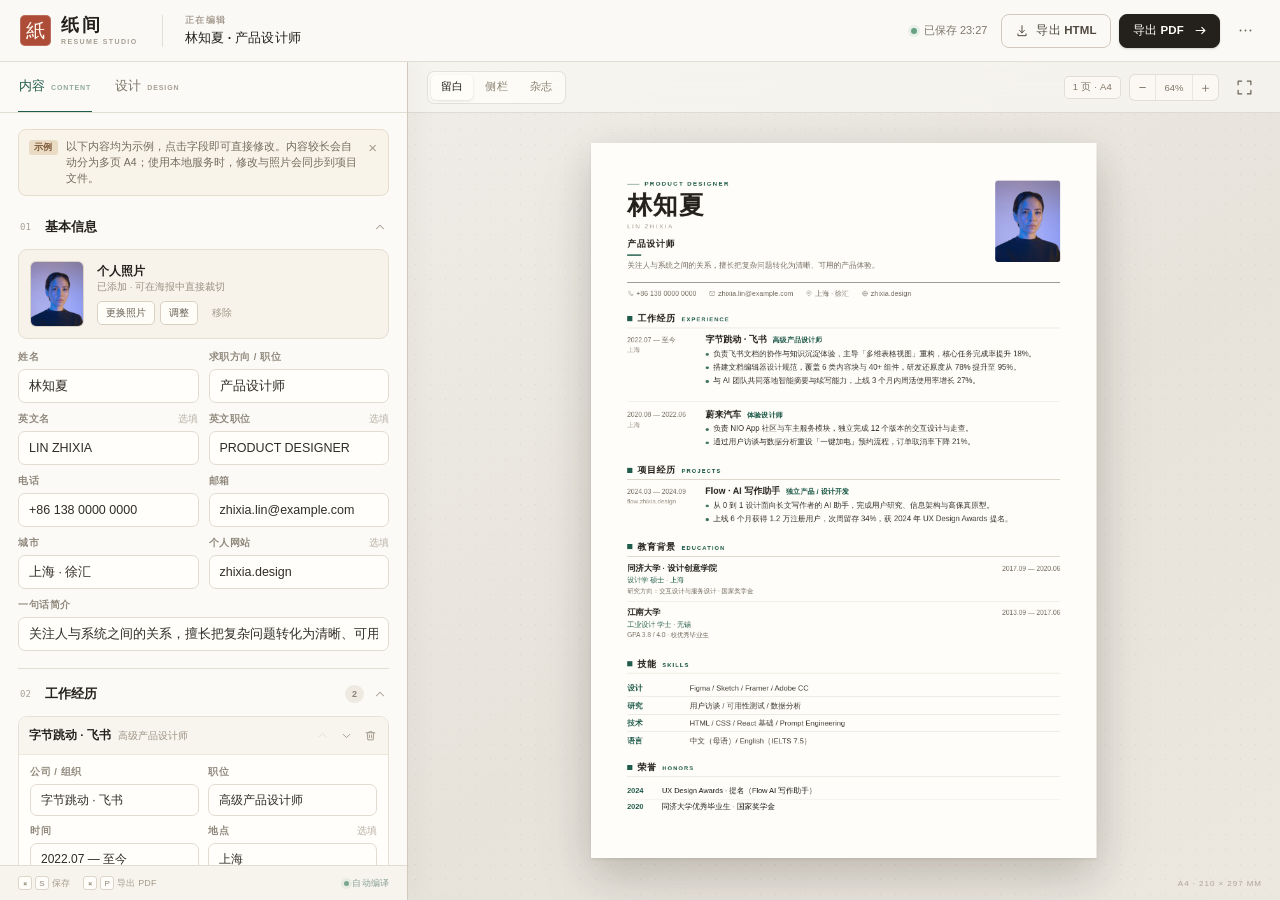
==== commit 31e622aa: "feat: sync resume edits and photos to local files" ====
--- a/index.html
+++ b/index.html
@@ -7,7 +7,7 @@
   <title>纸间 · 简历工作台</title>
   <meta name="description" content="像编辑文档一样编辑简历，实时预览，导出 HTML 或 A4 PDF。">
   <link rel="icon" href="assets/favicon.svg" type="image/svg+xml">
-  <link rel="stylesheet" href="assets/app.css?v=20261112-mp">
+  <link rel="stylesheet" href="assets/app.css?v=20261112-sync3">
 
   <!-- The resume styles are kept inline so “导出 HTML” can produce a fully
        standalone document without fetching any external files. -->
@@ -871,7 +871,7 @@
         <div class="editor-scroll" id="editorScroll">
           <div class="demo-note" id="demoNote">
             <span class="demo-badge">示例</span>
-            <p>以下内容均为示例，点击字段即可直接修改。内容较长会自动分为多页 A4。</p>
+            <p>以下内容均为示例，点击字段即可直接修改。内容较长会自动分为多页 A4；使用本地服务时，修改与照片会同步到项目文件。</p>
             <button type="button" data-action="dismiss-note" aria-label="关闭提示">×</button>
           </div>
 
@@ -1027,7 +1027,7 @@
 
   <noscript><div class="noscript">请开启 JavaScript 以使用简历编辑器。</div></noscript>
 
-  <script src="assets/sample-photo.js?v=20261112-mp"></script>
-  <script src="assets/app.js?v=20261112-mp"></script>
+  <script src="assets/sample-photo.js?v=20261112-sync3"></script>
+  <script src="assets/app.js?v=20261112-sync3"></script>
 </body>
 </html>
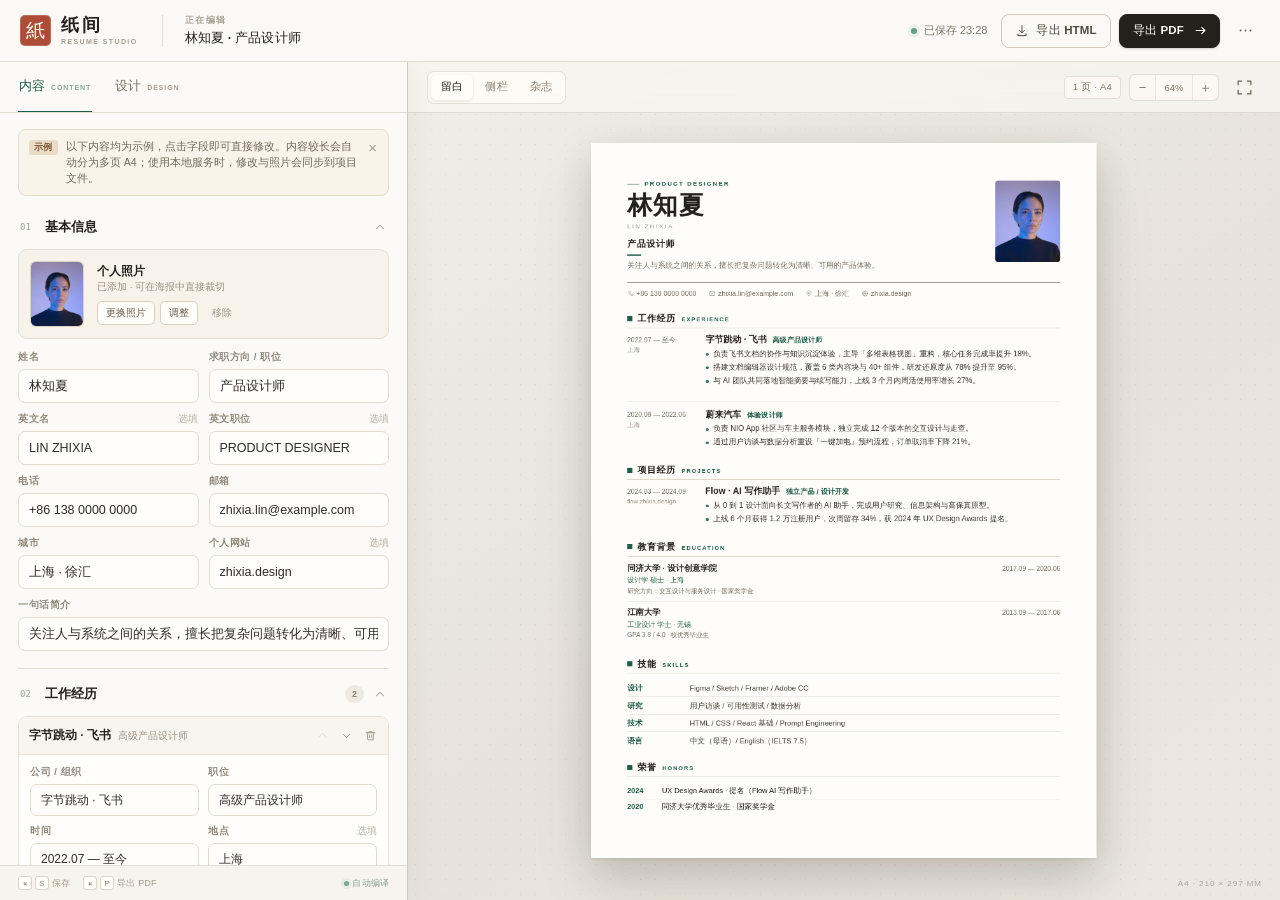
==== commit a74225a6: "fix: omit blank optional fields from resume layout" ====
--- a/index.html
+++ b/index.html
@@ -7,7 +7,7 @@
   <title>纸间 · 简历工作台</title>
   <meta name="description" content="像编辑文档一样编辑简历，实时预览，导出 HTML 或 A4 PDF。">
   <link rel="icon" href="assets/favicon.svg" type="image/svg+xml">
-  <link rel="stylesheet" href="assets/app.css?v=20261112-sync3">
+  <link rel="stylesheet" href="assets/app.css?v=20261113-optional">
 
   <!-- The resume styles are kept inline so “导出 HTML” can produce a fully
        standalone document without fetching any external files. -->
@@ -641,6 +641,10 @@
     /* ============================================================
        Multi-page flow
        ============================================================ */
+    .rs-entry-grid.no-when { grid-template-columns: 1fr; }
+    .rs-skill-row.no-label { grid-template-columns: 1fr; }
+    .rs-honor.no-year { grid-template-columns: 1fr; }
+
     .paper.page {
       height: 297mm;
       min-height: 297mm;
@@ -1027,7 +1031,7 @@
 
   <noscript><div class="noscript">请开启 JavaScript 以使用简历编辑器。</div></noscript>
 
-  <script src="assets/sample-photo.js?v=20261112-sync3"></script>
-  <script src="assets/app.js?v=20261112-sync3"></script>
+  <script src="assets/sample-photo.js?v=20261113-optional"></script>
+  <script src="assets/app.js?v=20261113-optional"></script>
 </body>
 </html>
